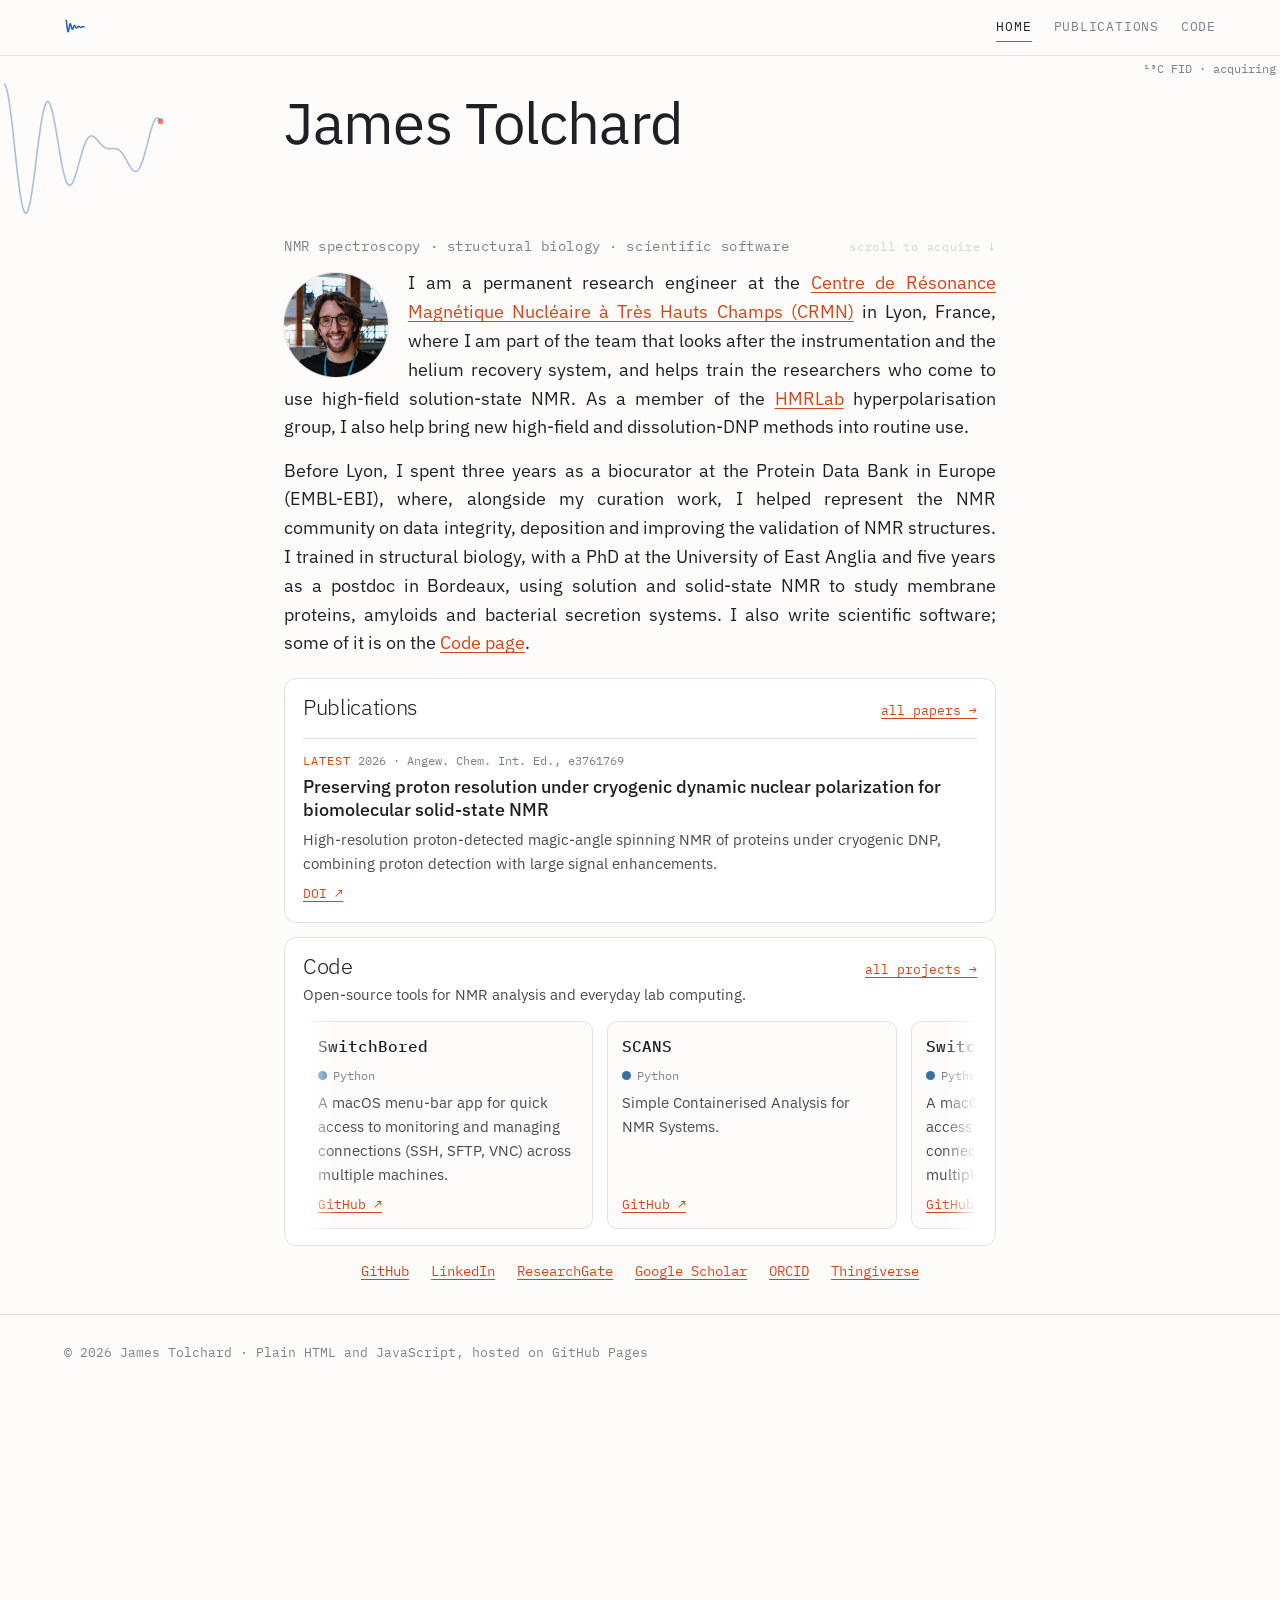
==== index.html @ 75c7b06b "First version of io site" ====
<!doctype html>
<html lang="en">
<head>
  <meta charset="utf-8">
  <meta name="viewport" content="width=device-width, initial-scale=1">
  <title>James Tolchard</title>
  <meta name="description" content="James Tolchard: NMR spectroscopy, structural biology and scientific software. Publications, code and projects.">
  <link rel="icon" href="assets/favicon.svg" type="image/svg+xml">
  <link rel="preconnect" href="https://fonts.googleapis.com">
  <link rel="preconnect" href="https://fonts.gstatic.com" crossorigin>
  <link rel="stylesheet" href="https://fonts.googleapis.com/css2?family=IBM+Plex+Mono:wght@400;500&family=IBM+Plex+Sans:wght@300;400;500&display=swap">
  <link rel="stylesheet" href="css/style.css">
</head>
<body class="page-home">
  <header class="nav">
    <div class="wrap-wide">
      <a class="brand" href="index.html"><img src="assets/favicon.svg" width="22" height="22" alt=""><span class="brand-name">James Tolchard</span></a>
      <nav class="nav-links" aria-label="Main">
        <a class="nav-home" href="index.html" aria-current="page">Home</a>
        <a href="publications.html">Publications</a>
        <a href="code.html">Code</a>
      </nav>
    </div>
  </header>

  <div class="hero-name">
    <div class="wrap">
      <h1>James Tolchard</h1>
    </div>
  </div>

  <main>
    <section class="hero" id="hero">
      <div class="hero-stage">
        <div class="hero-band">
          <canvas class="hero-signal" role="img" aria-label="An NMR signal that records as you scroll, then turns into its spectrum"></canvas>
        </div>
        <div class="wrap tagline-row">
          <p class="tagline"><span>NMR spectroscopy ·</span> <span>structural biology ·</span> <span>scientific software</span></p>
          <p class="scroll-hint" aria-hidden="true">scroll to acquire ↓</p>
        </div>
        <div class="wrap prose hero-intro" id="about">
          <!-- Your photo: replace assets/profile.jpg (square, face centred). -->
          <img class="about-photo" src="assets/profile.jpg" width="104" height="104" alt="James Tolchard">
          <p>
            I am a permanent research engineer at the
            <a href="https://www.crmn-lyon.fr/" target="_blank" rel="noopener">Centre de
            Résonance Magnétique Nucléaire à Très Hauts Champs (CRMN)</a> in Lyon, France, where I am part of the
            team that looks after the instrumentation and the helium recovery system, and helps
            train the researchers who come to use high-field solution-state NMR. As a member of
            the <a href="https://www.hmrlab.eu/" target="_blank" rel="noopener">HMRLab</a>
            hyperpolarisation group, I also help bring new high-field and dissolution-DNP
            methods into routine use.
          </p>
          <p>
            Before Lyon, I spent three years as a biocurator at the Protein Data Bank in
            Europe (EMBL-EBI), where, alongside my curation work, I helped represent the NMR
            community on data integrity, deposition and improving the validation of NMR structures.
            I trained in structural biology, with a PhD at the University of East Anglia and
            five years as a postdoc in Bordeaux, using solution and solid-state NMR to study
            membrane proteins, amyloids and bacterial secretion systems. I also write
            scientific software; some of it is on the <a href="code.html">Code page</a>.
          </p>
        </div>
        <div class="wrap hero-links">
          <!-- Publications shows your newest paper; Code rolls through data/code.js (js/latest.js). -->
          <section class="panel" aria-labelledby="panel-pubs">
            <header class="panel-head">
              <h3 id="panel-pubs"><a href="publications.html">Publications</a></h3>
              <a class="panel-all" href="publications.html">all papers →</a>
            </header>
            <div class="latest-paper" data-latest-paper></div>
          </section>
          <section class="panel" aria-labelledby="panel-code">
            <header class="panel-head">
              <h3 id="panel-code"><a href="code.html">Code</a></h3>
              <a class="panel-all" href="code.html">all projects →</a>
            </header>
            <p class="panel-sub">Open-source tools for NMR analysis and everyday lab computing.</p>
            <div class="marquee" data-projects aria-label="Coding projects"></div>
          </section>
          <ul class="elsewhere">
            <li><a href="https://github.com/jtolchard" rel="me noopener" target="_blank">GitHub</a></li>
            <li><a href="https://www.linkedin.com/in/jamestolchard/" rel="me noopener" target="_blank">LinkedIn</a></li>
            <li><a href="https://www.researchgate.net/profile/James-Tolchard" rel="me noopener" target="_blank">ResearchGate</a></li>
            <li><a href="https://scholar.google.com/citations?user=0Bq9WmoAAAAJ" rel="me noopener" target="_blank">Google Scholar</a></li>
            <li><a href="https://orcid.org/0000-0002-5779-4935" rel="me noopener" target="_blank">ORCID</a></li>
            <li><a href="https://www.thingiverse.com/jtolchard/designs" rel="me noopener" target="_blank">Thingiverse</a></li>
          </ul>
        </div>
        <!-- On Home the footer belongs to the held first screen, so it always sits
             right under the links, however tall the window. -->
        <footer class="foot">
          <div class="wrap-wide">© 2026 James Tolchard · Plain HTML and JavaScript, hosted on GitHub Pages</div>
        </footer>
      </div>
      <div class="hero-hold" aria-hidden="true"></div>
    </section>
  </main>


  <script src="js/nmr.js"></script>
  <script src="js/plot.js"></script>
  <script src="data/publications.js"></script>
  <script src="data/code.js"></script>
  <script src="data/spectra.js"></script>
  <script src="js/hero.js"></script>
  <script src="js/latest.js"></script>
</body>
</html>
---- css/style.css ----
/* ==========================================================================
   Site styles. Colours live in the variables below; change them here and
   every page (and every canvas plot) follows.
   ========================================================================== */

:root {
  --bg: #fdfcfa;
  --surface: #ffffff;
  --ink: #1d2126;
  --ink-soft: #464b53;
  --muted: #7b8089;
  --rule: #e6e2db;
  --grid: #f0eee9;
  --fid: #2563b8;      /* time domain: the FID */
  --spec: #d4461a;     /* frequency domain: the spectrum */
  --accent: #d4461a;   /* links */
  --sans: "IBM Plex Sans", system-ui, -apple-system, "Segoe UI", sans-serif;
  --mono: "IBM Plex Mono", ui-monospace, SFMono-Regular, Menlo, monospace;
  --nav-h: 56px;
  --gutter: 24px;
  color-scheme: light;
}

@media (prefers-color-scheme: dark) {
  :root {
    --bg: #111316;
    --surface: #171a1e;
    --ink: #e9e7e3;
    --ink-soft: #c2c0bc;
    --muted: #8d939b;
    --rule: #2a2f35;
    --grid: #1c2025;
    --fid: #6aa5ff;
    --spec: #ff8857;
    --accent: #ff8857;
    color-scheme: dark;
  }
}

*, *::before, *::after { box-sizing: border-box; }

html { -webkit-text-size-adjust: 100%; }

body {
  margin: 0;
  background: var(--bg);
  color: var(--ink);
  font-family: var(--sans);
  font-size: 18px;
  line-height: 1.6;
  -webkit-font-smoothing: antialiased;
}

img, video, canvas, iframe { display: block; max-width: 100%; }

a { color: var(--accent); text-underline-offset: 3px; text-decoration-thickness: 1px; }
a:hover { text-decoration-thickness: 2px; }

h1, h2, h3 { font-weight: 300; line-height: 1.1; letter-spacing: -0.015em; margin: 0; }

code, .mono { font-family: var(--mono); }

.wrap { max-width: 760px; margin: 0 auto; padding: 0 var(--gutter); }
.wrap-wide { max-width: 1200px; margin: 0 auto; padding: 0 var(--gutter); }

/* ---------- Navigation ---------- */

.nav {
  position: sticky; top: 0; z-index: 20;
  height: var(--nav-h);
  background: var(--bg);
  background: color-mix(in srgb, var(--bg) 88%, transparent);
  backdrop-filter: saturate(1.4) blur(10px);
  -webkit-backdrop-filter: saturate(1.4) blur(10px);
  border-bottom: 1px solid var(--rule);
}
.nav .wrap-wide { height: 100%; display: flex; align-items: center; justify-content: space-between; gap: 16px; }
.brand { display: flex; align-items: center; gap: 10px; color: var(--ink); text-decoration: none; font-weight: 500; white-space: nowrap; }
.brand svg { flex: none; }
.nav-links { display: flex; gap: 22px; font-family: var(--mono); font-size: 13px; letter-spacing: 0.06em; text-transform: uppercase; }
.nav-links a { color: var(--muted); text-decoration: none; padding: 4px 0; border-bottom: 1.5px solid transparent; }
.nav-links a:hover { color: var(--ink); }
.nav-links a[aria-current="page"] { color: var(--ink); border-bottom-color: var(--accent); }

/* ---------- Page headers ---------- */

/* Each page's title matches your name on Home: the same size, the same
   height below the menu bar (--title-size and --title-top, under Home). */
.page-head { padding-top: var(--title-top); padding-bottom: 32px; }
.page-head h1 { font-size: var(--title-size); font-weight: 400; }
.page-head .lede { font-size: 1.2rem; color: var(--ink-soft); max-width: 640px; margin: 20px 0 0; }

/* ---------- Home ---------- */

/* The hero (see js/hero.js). Your name sits at the top and stays there:
   when the page scrolls on it shrinks up into the menu bar. A slim strip of
   signal runs behind the name, centred on it; below come the subtitle, the
   intro and the ways into the site. The first screen holds still for a
   stretch of scrolling while the signal plays, then a little longer on the
   finished spectrum (REST in js/hero.js: the last fifth of the hold).
   --band-h: the strip's height. --hold: how long the first screen holds. */
:root {
  --band-h: clamp(120px, 21vh, 200px);
  --name-gap: clamp(20px, 3.5vh, 36px); /* space between the menu bar and your name */
  --signal-alpha: 0.4; /* 1 = solid signal line, lower = fainter behind your name */
  --hold: 100vh;
  --title-size: clamp(2.2rem, 5.4vw, 3.6rem); /* your name, and the other pages' titles */
  /* your name sits in the upper third of the strip, with just enough room above */
  --title-top: max(var(--name-gap), calc(var(--band-h) * 0.33 - var(--title-size) * 0.55 + 4px));
  --name-h: 150px; /* measured by js/hero.js */
}

.hero-name {
  padding-top: var(--title-top);
  pointer-events: none;
}
.hero-name a { pointer-events: auto; }
.hero-name h1 { font-size: var(--title-size); line-height: 1.1; font-weight: 400; width: fit-content; transform-origin: 0 0; }

/* the strip is pulled up behind your name, so the name sits in its upper third */
/* the strip's last 22px (where the axis used to sit) is trimmed: the axis now sits inside it */
.hero-band { height: calc(var(--band-h) - 22px); margin-top: calc(var(--title-size) * -0.55 - var(--band-h) * 0.33); }
.hero .tagline { font-family: var(--mono); color: var(--muted); font-size: 14px; letter-spacing: 0.04em; margin: 8px 0 0; }
.hero-signal.is-hoverable { pointer-events: auto; cursor: crosshair; }
.hero .tagline span { white-space: nowrap; } /* lines break between items, not inside them */
.hero-signal { display: block; width: 100%; max-width: none; height: 100%; pointer-events: none; }

.hero-stage { display: flex; flex-direction: column; }
.hero-stage > .wrap { width: 100%; }
.hero-intro { padding-top: 12px; }
.hero .hero-intro p + p { margin-top: 0.8em; }
.hero .hero-intro p { margin: 0; text-align: justify; hyphens: auto; -webkit-hyphens: auto; text-wrap: pretty; }
.hero-intro::after { content: ""; display: block; clear: both; }
/* your photo sits in the About text, which wraps around it */
.about-photo {
  float: left;
  width: 104px; height: 104px; margin: 4px 20px 6px 0;
  border-radius: 50%; object-fit: cover;
  box-shadow: 0 0 0 1px var(--rule);
}
.hero-links { margin-top: 20px; }
/* Home panels: Publications (your newest paper) and Code (a strip of
   project cards that scrolls on its own). See js/latest.js. */
.panel { border: 1px solid var(--rule); border-radius: 12px; background: var(--surface); padding: 16px 18px 16px; margin: 0 0 14px; }
.panel-head { display: flex; align-items: baseline; justify-content: space-between; gap: 12px; }
.panel-head h3 { font-size: 1.4rem; margin: 0 0 4px; }
.panel-head h3 a { color: inherit; text-decoration: none; }
.panel-head h3 a:hover { color: var(--accent); }
.panel-all { font-family: var(--mono); font-size: 13px; white-space: nowrap; }
.panel-sub { margin: 0; color: var(--ink-soft); font-size: 15px; }

.latest-paper { margin-top: 14px; padding-top: 12px; border-top: 1px solid var(--rule); }
.latest-paper:empty { display: none; }
.latest-meta { font-family: var(--mono); font-size: 12px; color: var(--muted); margin: 0 0 6px; }
.latest-tag { color: var(--accent); text-transform: uppercase; letter-spacing: 0.08em; }
.latest-paper h4 { font-size: 1.1rem; font-weight: 500; line-height: 1.3; margin: 0; }
.latest-paper h4 a { color: var(--ink); text-decoration: none; }
.latest-paper h4 a:hover { color: var(--accent); }
.panel .latest-text { font-size: 15px; color: var(--ink-soft); margin: 6px 0 0; }
.latest-link { display: inline-block; font-family: var(--mono); font-size: 13px; margin-top: 8px; }

.marquee {
  margin-top: 14px; overflow: hidden;
  -webkit-mask-image: linear-gradient(90deg, transparent, #000 5%, #000 95%, transparent);
          mask-image: linear-gradient(90deg, transparent, #000 5%, #000 95%, transparent);
}
.marquee-track { display: flex; gap: 14px; width: max-content; animation: marquee linear infinite; }
.marquee:hover .marquee-track, .marquee:focus-within .marquee-track { animation-play-state: paused; }
.marquee-set { display: flex; gap: 14px; }
@keyframes marquee { to { transform: translateX(calc(-1 * var(--set-w, 50%))); } }
.project-card {
  width: 290px; flex: none; display: flex; flex-direction: column; gap: 6px;
  border: 1px solid var(--rule); border-radius: 10px; padding: 12px 14px; background: var(--bg);
}
.project-card h4 { font-family: var(--mono); font-size: 1rem; font-weight: 500; margin: 0; }
.project-meta { font-family: var(--mono); font-size: 12px; color: var(--muted); margin: 0; }
.panel .project-text { font-size: 15px; color: var(--ink-soft); margin: 0; }
.project-link { font-family: var(--mono); font-size: 13px; margin-top: auto; padding-top: 2px; }
/* reduced motion: no drifting, just a row you can scroll sideways */
@media (prefers-reduced-motion: reduce) {
  .marquee { overflow-x: auto; -webkit-mask-image: none; mask-image: none; }
}

.tagline-row { display: flex; flex-wrap: wrap; align-items: baseline; justify-content: space-between; gap: 4px 16px; }
.hero-links .elsewhere { margin: 0; padding-bottom: 32px; justify-content: center; }
.scroll-hint { font-family: var(--mono); font-size: 12px; letter-spacing: 0.06em; color: var(--muted); margin: 0; }

/* With JavaScript: the name stays under the menu bar (and rises into it), and
   the rest of the first screen holds still for a while. */
.hero-js .hero-name { position: sticky; top: var(--nav-h); z-index: 25; }
.hero-js .hero-stage { position: sticky; top: calc(var(--nav-h) + var(--name-h)); }
/* the hold: while this spacer scrolls past, the first screen stays put and
   the next section rises to meet it */
.hero-hold { display: none; }
.hero-js .hero-hold { display: block; height: var(--hold); }
/* On Home the name in the menu bar is the hero's own title, once it arrives. */
.page-home .brand-name { visibility: hidden; }


/* Screens too short to show the whole first screen: don't hold it. */
@media (max-height: 640px) {
  .hero-js .hero-stage { position: relative; top: 0; }
  .hero-js .hero-hold, .scroll-hint { display: none; }
}


.prose p { margin: 0 0 1.1em; }
.prose h2 { font-size: 2.2rem; margin: 2.2em 0 0.6em; }

.elsewhere { display: flex; flex-wrap: wrap; gap: 10px 22px; font-family: var(--mono); font-size: 14px; padding: 0; margin: 0 0 56px; list-style: none; }

/* ---------- Publications ---------- */

.pubs { max-width: 1040px; }
/* the subtitle spans the map and panel, so it sits on one line on laptops,
   with the same space below it as above (20px, with the map's own margin) */
.pubs .page-head { padding-bottom: 12px; }
.pubs .page-head .lede { max-width: none; }
.pub-explorer { margin: 4px 0 56px; scroll-margin-top: calc(var(--nav-h) + 16px); }

.pub-detail {
  display: grid; grid-template-columns: minmax(0, 0.9fr) minmax(0, 1.1fr); gap: 24px;
  margin-top: 18px; padding: 18px; border: 1px solid var(--rule); border-radius: 12px; background: var(--surface);
}
.pub-detail-media { margin: 0; position: relative; aspect-ratio: 4 / 3; border-radius: 10px; overflow: hidden; border: 1px solid var(--rule); background: var(--bg); }
.pub-detail-media > * { width: 100%; height: 100%; display: block; object-fit: cover; border: 0; }
.pub-detail-media > canvas[hidden] { display: none; }
.pub-detail-body { display: flex; flex-direction: column; min-width: 0; }
.pub-meta { font-family: var(--mono); font-size: 13px; letter-spacing: 0.04em; color: var(--muted); display: flex; flex-wrap: wrap; gap: 4px 14px; margin: 0 0 10px; }
.pub-year { color: var(--fid); font-weight: 500; }
.pub-theme { color: var(--accent); }
.pub-detail-title { font-size: clamp(1.35rem, 2.2vw, 1.75rem); line-height: 1.2; margin: 0; }
.pub-detail-title a { color: inherit; text-decoration: none; }
.pub-detail-title a:hover { color: var(--accent); }
.pub-sub { color: var(--ink-soft); margin: 10px 0 0; }
.pub-sub:empty { display: none; }
.pub-authors { color: var(--muted); font-size: 15px; margin: 10px 0 0; }
.pub-authors strong { color: var(--ink-soft); font-weight: 500; }
.pub-links { display: flex; flex-wrap: wrap; gap: 6px 18px; font-family: var(--mono); font-size: 14px; margin: 12px 0 0; }
.pub-detail-nav { display: flex; align-items: center; gap: 12px; margin-top: auto; padding-top: 16px; font-family: var(--mono); font-size: 13px; color: var(--muted); }
.step-btn { width: 32px; height: 32px; border-radius: 999px; border: 1px solid var(--rule); background: var(--bg); color: var(--ink-soft); font-family: var(--mono); cursor: pointer; }
.step-btn:hover:not(:disabled) { border-color: var(--accent); color: var(--accent); }
.step-btn:disabled { opacity: 0.35; cursor: default; }

/* the full list, CV style */
.pub-all { border-top: 1px solid var(--rule); padding-top: 32px; margin-bottom: 64px; scroll-margin-top: calc(var(--nav-h) + 16px); }
.pub-all-head { display: flex; align-items: baseline; justify-content: space-between; gap: 12px; }
.pub-all h2 { font-size: 2rem; }
.pub-all-note { font-family: var(--mono); font-size: 13px; color: var(--muted); }
.cv-year { font-family: var(--mono); font-size: 13px; font-weight: 500; letter-spacing: 0.08em; color: var(--fid); margin: 26px 0 6px; }
.cv-list { list-style: none; margin: 0; padding: 0; }
.cv-item { display: grid; grid-template-columns: 2.4em minmax(0, 1fr); gap: 0 12px; padding: 9px 6px; border-top: 1px solid var(--grid); border-radius: 6px; font-size: 15px; line-height: 1.5; color: var(--ink-soft); }
.cv-num { font-family: var(--mono); font-size: 12px; color: var(--muted); text-align: right; padding-top: 3px; }
.cv-item strong { color: var(--ink); font-weight: 600; }
.cv-title { color: var(--ink); text-decoration: none; font-weight: 500; }
.cv-title:hover { color: var(--accent); text-decoration: underline; }
.cv-doi { font-family: var(--mono); font-size: 12.5px; overflow-wrap: anywhere; }
.cv-item.is-current { background: color-mix(in srgb, var(--accent) 7%, transparent); }
.pub-all-more { color: var(--muted); font-size: 15px; margin: 24px 0 0; }

@media (max-width: 760px) {
  .pub-detail { grid-template-columns: minmax(0, 1fr); gap: 16px; padding: 14px; }
}

/* ---------- Publication map (js/pubmap.js) ---------- */

.map-wrap { position: relative; margin: 8px 0 0; }
.map-wrap canvas { width: 100%; height: 270px; display: block; outline-offset: 4px; }
/* theme buttons beside the map (inside it on narrow screens) */
.map-labels { position: absolute; inset: 0; pointer-events: none; }
.map-label {
  position: absolute; transform: translateY(-50%); pointer-events: auto;
  font-family: var(--mono); font-size: 12px; color: var(--ink-soft); white-space: nowrap;
  background: none; border: 1px solid transparent; border-radius: 999px; padding: 2px 8px; cursor: pointer;
}
.map-label:hover { color: var(--accent); border-color: var(--rule); }
.map-label[aria-pressed="true"] { color: var(--bg); background: var(--ink); border-color: var(--ink); }
.map-label.is-all { color: var(--muted); }
.map-label.is-all[aria-pressed="true"] { color: var(--muted); background: none; border-color: var(--rule); }
.map-labels.is-narrow .map-label { transform: none; font-size: 11px; padding: 1px 6px; }
/* the hover card on the map: a label only, so clicks always reach the peaks */
.map-tip {
  position: absolute; z-index: 5; max-width: 340px; pointer-events: none;
  background: var(--surface); border: 1px solid var(--rule); border-radius: 8px;
  box-shadow: 0 8px 24px rgb(0 0 0 / 0.10); padding: 8px 12px;
}
.map-tip-head { font-family: var(--mono); font-size: 12px; color: var(--muted); margin: 0 0 4px; }
.map-tip-title { margin: 0; font-size: 14px; line-height: 1.35; color: var(--ink); }
@media (max-width: 640px) { .map-wrap canvas { height: 280px; } }

/* ---------- Code ---------- */

.terminal { font-family: var(--mono); font-size: 15px; color: var(--ink-soft); margin: 26px 0 0; min-height: 1.6em; }
.terminal .prompt { color: var(--accent); }
.terminal .cursor { display: inline-block; width: 0.6em; height: 1.1em; background: var(--ink-soft); vertical-align: -0.18em; margin-left: 2px; animation: blink 1.1s steps(1) infinite; }
@keyframes blink { 50% { opacity: 0; } }

.repo-list { list-style: none; margin: 8px 0 64px; padding: 0; }
.repo { display: grid; grid-template-columns: 132px minmax(0, 1fr); gap: 22px; padding: 30px 0; border-top: 1px solid var(--rule); }
.repo-glyph { width: 132px; height: 52px; margin-top: 6px; }
.repo-name { font-family: var(--mono); font-size: 1.15rem; font-weight: 500; }
.repo-name a { text-decoration: none; }
.repo-meta { font-family: var(--mono); font-size: 13px; color: var(--muted); display: flex; flex-wrap: wrap; gap: 4px 16px; margin: 6px 0 10px; }
.repo-live:empty { display: none; }
.lang-dot { display: inline-block; width: 9px; height: 9px; border-radius: 50%; margin-right: 6px; vertical-align: 0; }
.repo-summary { margin: 0; }
.repo-context { color: var(--ink-soft); font-size: 16px; margin: 10px 0 0; }
.repo-tags { display: flex; flex-wrap: wrap; gap: 6px; margin: 12px 0 0; padding: 0; list-style: none; }
.repo-tags li { font-family: var(--mono); font-size: 12px; color: var(--ink-soft); border: 1px solid var(--rule); border-radius: 999px; padding: 2px 10px; }

/* ---------- Footer ---------- */

.foot { border-top: 1px solid var(--rule); padding: 28px 0 40px; font-family: var(--mono); font-size: 13px; color: var(--muted); }

/* ---------- Small screens ---------- */


@media (max-width: 640px) {
  :root { --gutter: 16px; }
  body { font-size: 17px; }
  .nav-links { gap: 14px; font-size: 12px; letter-spacing: 0.03em; }
  /* phones: the logo is the way home */
  .nav-home { display: none; }
  .brand .brand-name { display: none; }
  .repo { grid-template-columns: minmax(0, 1fr); gap: 6px; }
  .repo-glyph { width: 110px; height: 40px; }
  .page-head { padding-bottom: 24px; }
  :root { --band-h: clamp(110px, 18vh, 160px); }
  .hero .tagline { font-size: 13px; letter-spacing: 0.02em; }
  .about-photo { width: 76px; height: 76px; margin: 3px 14px 4px 0; }
  /* narrow lines beside the photo justify badly: keep hyphenation, drop justify */
  .hero .hero-intro p { text-align: left; }
  .project-card { width: 240px; }
}

@media (prefers-reduced-motion: reduce) {
  *, *::before, *::after { transition: none !important; animation: none !important; }
}
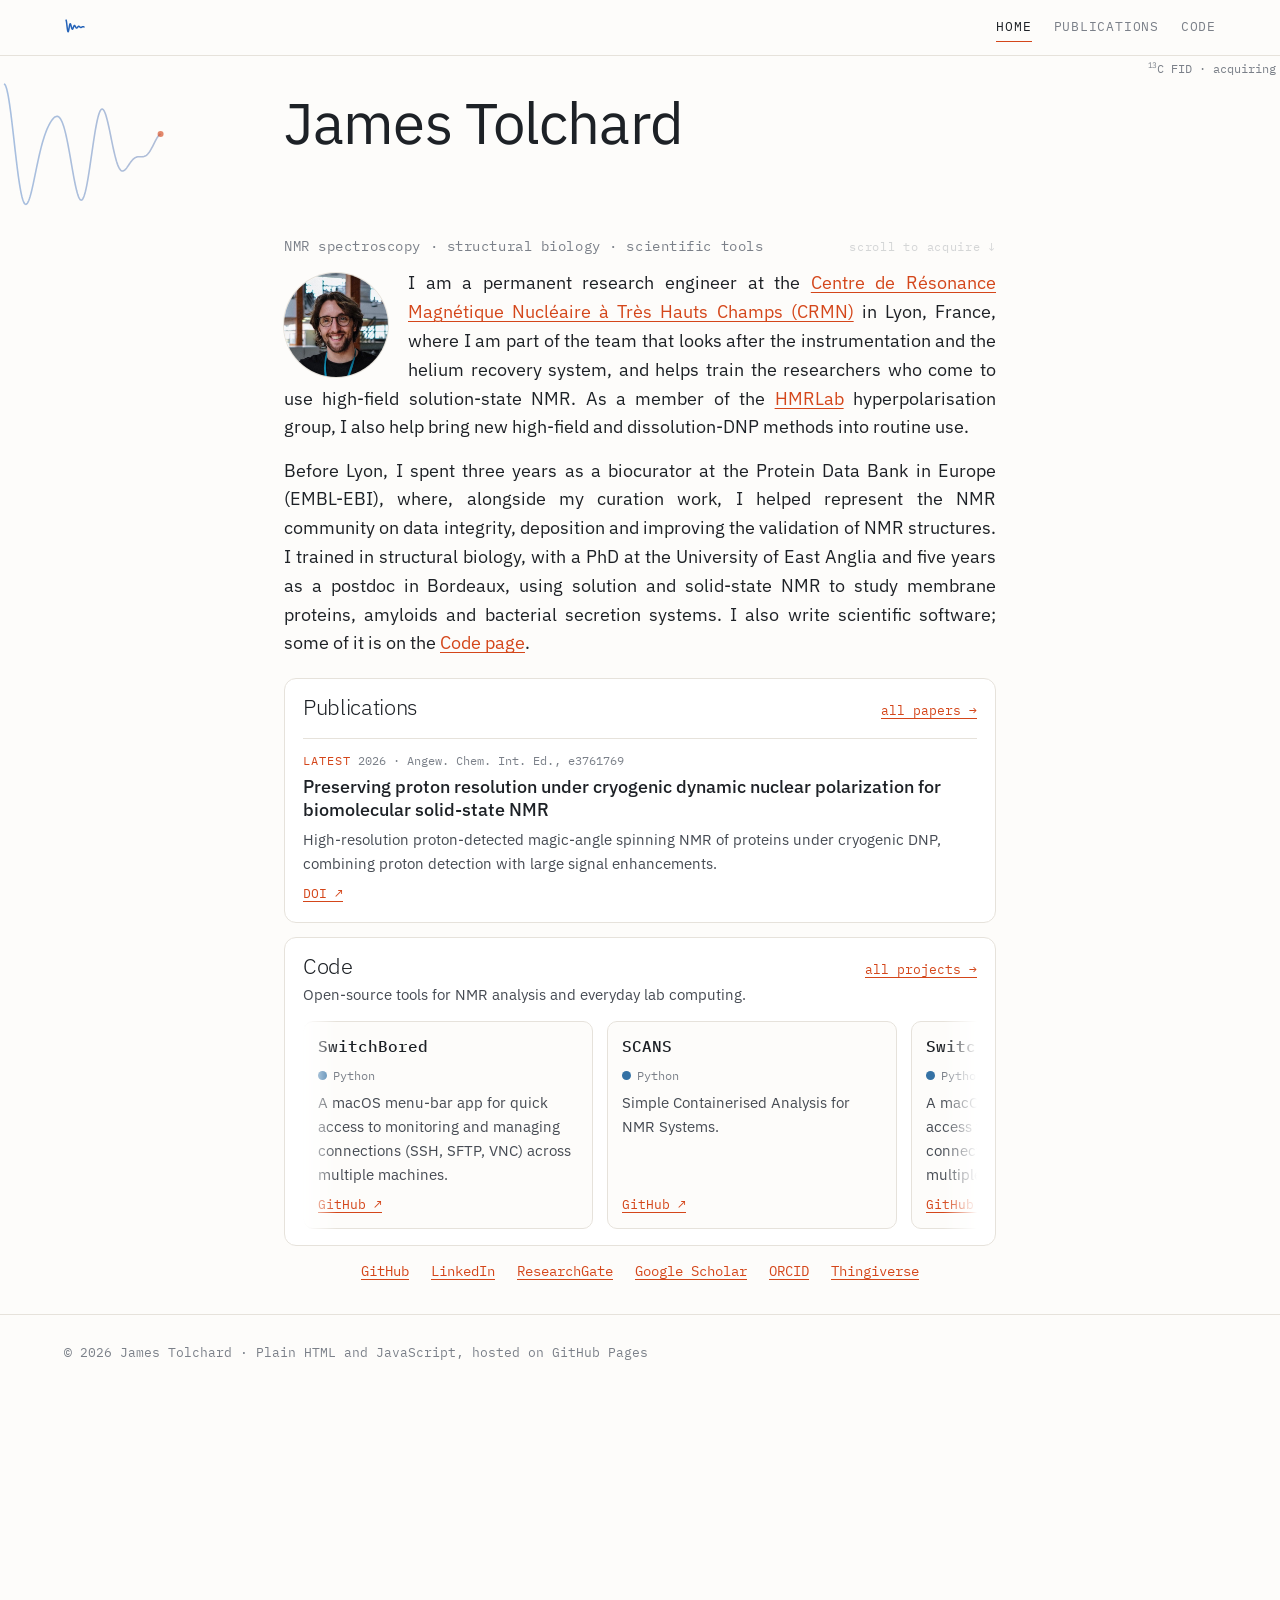
==== commit b1b3d310: "Change the home subtitle to scientific tools" ====
--- a/index.html
+++ b/index.html
@@ -36,7 +36,7 @@
           <canvas class="hero-signal" role="img" aria-label="An NMR signal that records as you scroll, then turns into its spectrum"></canvas>
         </div>
         <div class="wrap tagline-row">
-          <p class="tagline"><span>NMR spectroscopy ·</span> <span>structural biology ·</span> <span>scientific software</span></p>
+          <p class="tagline"><span>NMR spectroscopy ·</span> <span>structural biology ·</span> <span>scientific tools</span></p>
           <p class="scroll-hint" aria-hidden="true">scroll to acquire ↓</p>
         </div>
         <div class="wrap prose hero-intro" id="about">
--- a/css/style.css
+++ b/css/style.css
@@ -13,6 +13,8 @@
   --grid: #f0eee9;
   --fid: #2563b8;      /* time domain: the FID */
   --spec: #d4461a;     /* frequency domain: the spectrum */
+  --green: #7cb594;    /* extra colours, for one object that needs its own: e.g. a battery */
+  --red: #b8233f;      /* … or RF pulses */
   --accent: #d4461a;   /* links */
   --sans: "IBM Plex Sans", system-ui, -apple-system, "Segoe UI", sans-serif;
   --mono: "IBM Plex Mono", ui-monospace, SFMono-Regular, Menlo, monospace;
@@ -32,6 +34,8 @@
     --grid: #1c2025;
     --fid: #6aa5ff;
     --spec: #ff8857;
+    --green: #5d9c79;
+    --red: #ff6b7f;
     --accent: #ff8857;
     color-scheme: dark;
   }
@@ -242,6 +246,47 @@
 .step-btn:hover:not(:disabled) { border-color: var(--accent); color: var(--accent); }
 .step-btn:disabled { opacity: 0.35; cursor: default; }
 
+/* the enlarge button on an animated figure, and the enlarged view (js/publications.js) */
+.pub-detail-media > canvas { cursor: zoom-in; }
+.pub-detail-media > .fig-expand {
+  position: absolute; top: 8px; right: 8px; z-index: 1; width: 32px; height: 32px;
+  display: grid; place-items: center; padding: 0; cursor: pointer;
+  border: 1px solid var(--rule); border-radius: 999px; background: var(--surface); color: var(--ink-soft);
+  opacity: 0; transition: opacity 0.2s;
+}
+.pub-detail-media:hover > .fig-expand, .pub-detail-media > .fig-expand:focus-visible { opacity: 1; }
+.pub-detail-media > .fig-expand:hover { border-color: var(--accent); color: var(--accent); }
+.pub-detail-media > .fig-expand[hidden] { display: none; }
+
+.fig-dialog {
+  width: min(1080px, calc(100vw - 2 * var(--gutter))); max-width: none;
+  max-height: calc(100vh - 2 * var(--gutter)); max-height: calc(100dvh - 2 * var(--gutter));
+  padding: 20px; border: 1px solid var(--rule); border-radius: 14px;
+  background: var(--surface); color: var(--ink); overflow: auto;
+}
+.fig-dialog::backdrop { background: color-mix(in srgb, var(--bg) 85%, transparent); }
+.fig-dialog-inner { display: grid; grid-template-columns: minmax(0, 660px) minmax(240px, 1fr); gap: 24px; align-items: start; }
+.fig-dialog-media {
+  margin: 0; width: 100%; aspect-ratio: 4 / 3; border-radius: 10px; overflow: hidden;
+  border: 1px solid var(--rule); background: var(--bg);
+  max-width: calc((100vh - 2 * var(--gutter) - 86px) * 4 / 3);   /* fits short screens too, with the scrubber */
+}
+.fig-dialog-left { min-width: 0; }
+/* play/pause and the scrubber, styled like the animation preview's */
+.fig-dialog-bar { display: flex; align-items: center; gap: 12px; margin-top: 12px; font-family: var(--mono); font-size: 13px; }
+.fig-dialog-bar[hidden], .fig-dialog-bar > [hidden] { display: none; }
+.fig-dialog-bar button { font: inherit; min-width: 7ch; color: var(--ink); background: var(--surface); border: 1px solid var(--rule); border-radius: 6px; padding: 4px 10px; cursor: pointer; }
+.fig-dialog-bar button:hover { border-color: var(--accent); color: var(--accent); }
+.fig-dialog-bar input[type="range"] { flex: 1; min-width: 0; margin: 0; accent-color: var(--accent); cursor: pointer; }
+.fig-dialog-media canvas { width: 100%; height: 100%; }
+.fig-dialog-body { min-width: 0; padding-right: 36px; }
+.fig-dialog-close { position: absolute; top: 12px; right: 12px; font-size: 18px; line-height: 1; }
+@media (max-width: 980px) {
+  .fig-dialog { padding: 54px 14px 16px; }
+  .fig-dialog-inner { grid-template-columns: minmax(0, 1fr); gap: 16px; }
+  .fig-dialog-body { padding-right: 0; }
+}
+
 /* the full list, CV style */
 .pub-all { border-top: 1px solid var(--rule); padding-top: 32px; margin-bottom: 64px; scroll-margin-top: calc(var(--nav-h) + 16px); }
 .pub-all-head { display: flex; align-items: baseline; justify-content: space-between; gap: 12px; }
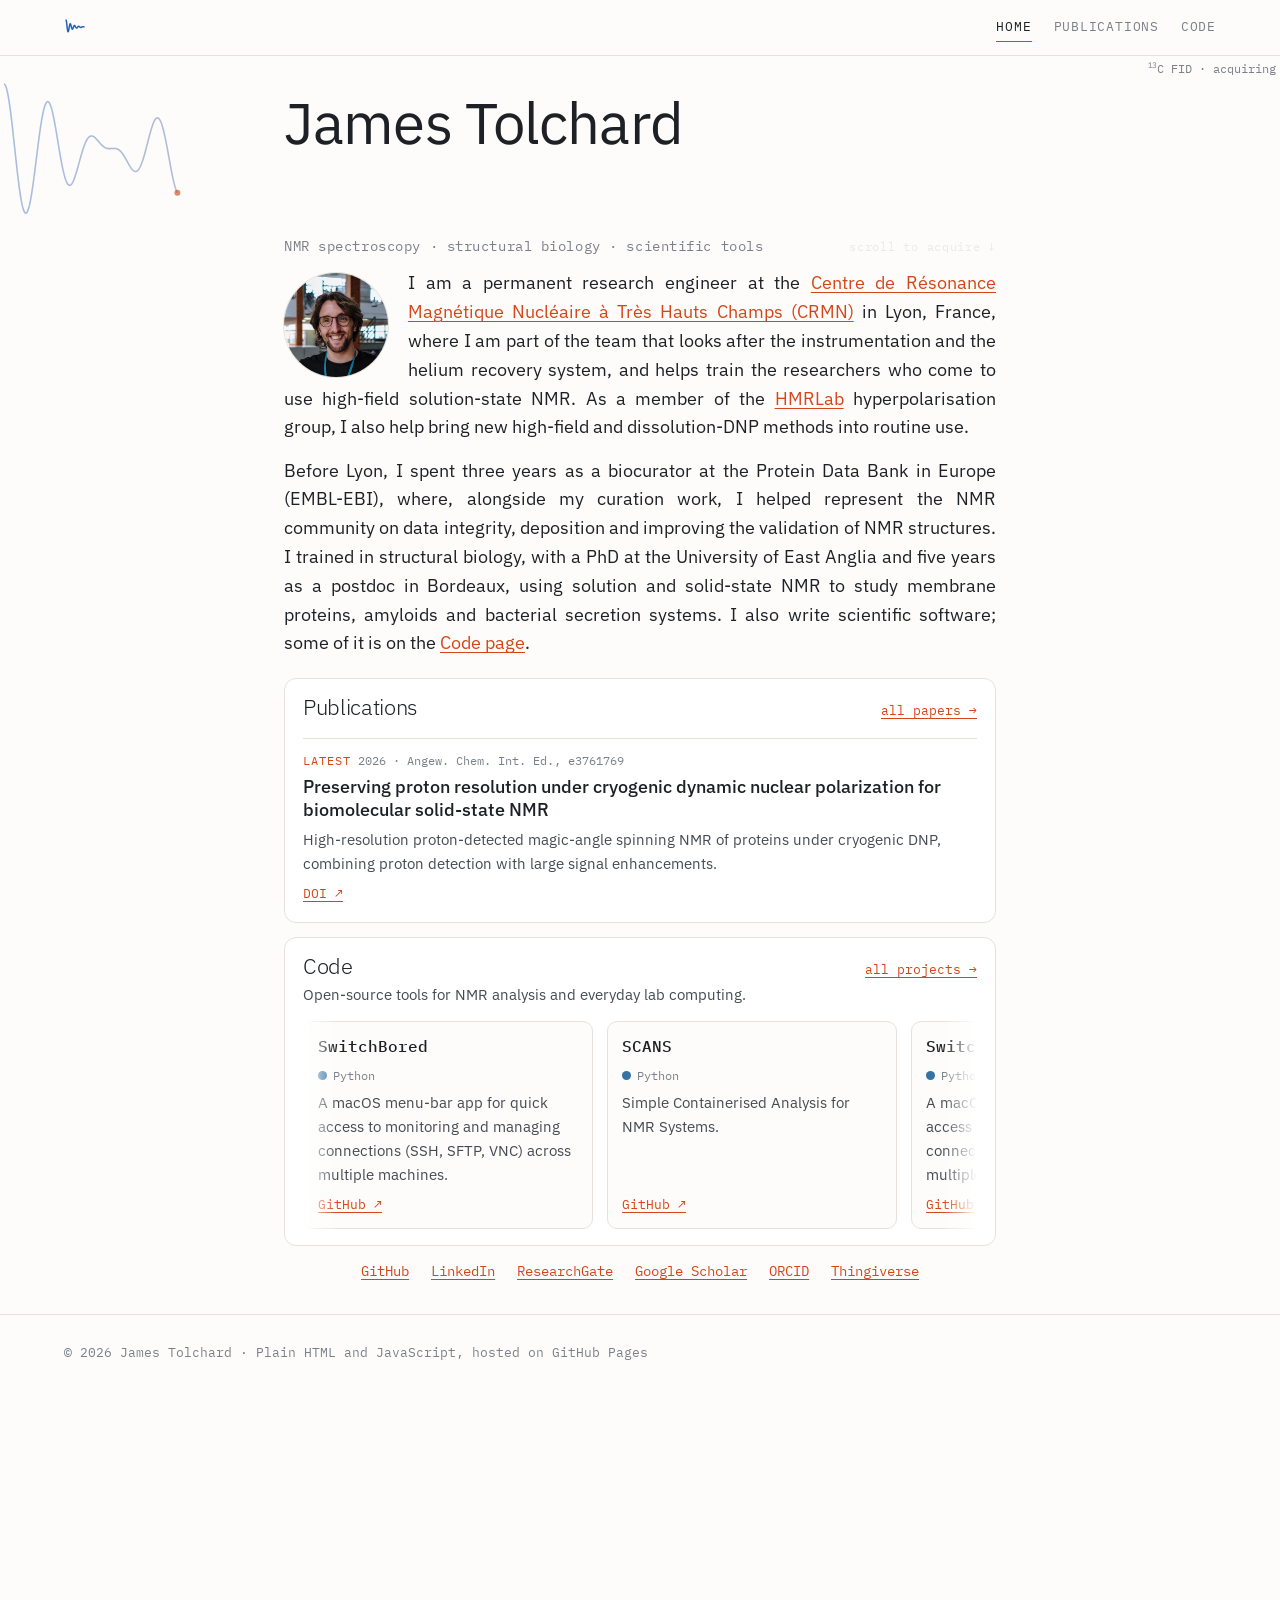
==== commit 9fcf985f: "Improve site analytics, home screen icon, and animation controls" ====
--- a/index.html
+++ b/index.html
@@ -6,10 +6,13 @@
   <title>James Tolchard</title>
   <meta name="description" content="James Tolchard: NMR spectroscopy, structural biology and scientific software. Publications, code and projects.">
   <link rel="icon" href="assets/favicon.svg" type="image/svg+xml">
+  <link rel="apple-touch-icon" sizes="180x180" href="apple-touch-icon.png">
   <link rel="preconnect" href="https://fonts.googleapis.com">
   <link rel="preconnect" href="https://fonts.gstatic.com" crossorigin>
   <link rel="stylesheet" href="https://fonts.googleapis.com/css2?family=IBM+Plex+Mono:wght@400;500&family=IBM+Plex+Sans:wght@300;400;500&display=swap">
   <link rel="stylesheet" href="css/style.css">
+  <script data-goatcounter="https://jtolchard.goatcounter.com/count"
+          async src="//gc.zgo.at/count.js"></script>
 </head>
 <body class="page-home">
   <header class="nav">
--- a/css/style.css
+++ b/css/style.css
@@ -224,9 +224,9 @@
 
 .pub-detail {
   display: grid; grid-template-columns: minmax(0, 0.9fr) minmax(0, 1.1fr); gap: 24px;
-  margin-top: 18px; padding: 18px; border: 1px solid var(--rule); border-radius: 12px; background: var(--surface);
-}
-.pub-detail-media { margin: 0; position: relative; aspect-ratio: 4 / 3; border-radius: 10px; overflow: hidden; border: 1px solid var(--rule); background: var(--bg); }
+  position: relative; margin: 18px 0 0; padding: 18px; border: 1px solid var(--rule); border-radius: 12px; background: var(--surface);
+}
+.pub-detail-media { align-self: start; margin: 0; position: relative; aspect-ratio: 4 / 3; border-radius: 10px; overflow: hidden; border: 1px solid var(--rule); background: var(--bg); }
 .pub-detail-media > * { width: 100%; height: 100%; display: block; object-fit: cover; border: 0; }
 .pub-detail-media > canvas[hidden] { display: none; }
 .pub-detail-body { display: flex; flex-direction: column; min-width: 0; }
@@ -241,8 +241,23 @@
 .pub-authors { color: var(--muted); font-size: 15px; margin: 10px 0 0; }
 .pub-authors strong { color: var(--ink-soft); font-weight: 500; }
 .pub-links { display: flex; flex-wrap: wrap; gap: 6px 18px; font-family: var(--mono); font-size: 14px; margin: 12px 0 0; }
-.pub-detail-nav { display: flex; align-items: center; gap: 12px; margin-top: auto; padding-top: 16px; font-family: var(--mono); font-size: 13px; color: var(--muted); }
+.pub-detail-nav { display: contents; font-family: var(--mono); font-size: 13px; color: var(--muted); }
+.pub-detail-nav > .step-btn { position: absolute; top: var(--pub-arrow-y, 150px); transform: translateY(-50%); }
+.pub-detail-nav > [data-step="-1"] { left: -22px; }
+.pub-detail-nav > [data-step="1"] { right: -22px; }
+.pub-detail-count { grid-column: 1 / -1; grid-row: 2; text-align: center; }
 .step-btn { width: 32px; height: 32px; border-radius: 999px; border: 1px solid var(--rule); background: var(--bg); color: var(--ink-soft); font-family: var(--mono); cursor: pointer; }
+.pub-detail-nav > .step-btn, .fig-dialog-step { display: flex; align-items: center; justify-content: center; width: 44px; height: 44px; font-size: 0; line-height: 1; padding: 0; z-index: 2; }
+.pub-detail-nav > .step-btn, .fig-dialog-step {
+  background: color-mix(in srgb, var(--fid) 12%, var(--surface));
+  border-color: color-mix(in srgb, var(--fid) 30%, var(--rule));
+}
+/* A centred icon avoids the font's asymmetric arrow bearings and baseline. */
+.pub-detail-nav > .step-btn::before, .fig-dialog-step::before {
+  content: ''; width: 24px; height: 24px; background: currentColor;
+  mask: url("data:image/svg+xml,%3Csvg xmlns='http://www.w3.org/2000/svg' viewBox='0 0 24 24'%3E%3Cpath d='M4 12h16m-6-6 6 6-6 6' fill='none' stroke='black' stroke-width='1.8' stroke-linecap='round' stroke-linejoin='round'/%3E%3C/svg%3E") center / contain no-repeat;
+}
+.pub-detail-nav > [data-step="-1"]::before, .fig-dialog-step.is-newer::before { transform: rotate(180deg); }
 .step-btn:hover:not(:disabled) { border-color: var(--accent); color: var(--accent); }
 .step-btn:disabled { opacity: 0.35; cursor: default; }
 
@@ -259,13 +274,13 @@
 .pub-detail-media > .fig-expand[hidden] { display: none; }
 
 .fig-dialog {
-  width: min(1080px, calc(100vw - 2 * var(--gutter))); max-width: none;
+  width: min(1200px, calc(100% - 2 * max(var(--gutter), 24px))); max-width: none;
   max-height: calc(100vh - 2 * var(--gutter)); max-height: calc(100dvh - 2 * var(--gutter));
   padding: 20px; border: 1px solid var(--rule); border-radius: 14px;
-  background: var(--surface); color: var(--ink); overflow: auto;
+  background: var(--surface); color: var(--ink); overflow: visible;
 }
 .fig-dialog::backdrop { background: color-mix(in srgb, var(--bg) 85%, transparent); }
-.fig-dialog-inner { display: grid; grid-template-columns: minmax(0, 660px) minmax(240px, 1fr); gap: 24px; align-items: start; }
+.fig-dialog-inner { max-height: calc(100dvh - 2 * var(--gutter) - 44px); overflow-y: auto; margin-inline: 0; display: grid; grid-template-columns: minmax(0, 3fr) minmax(0, 2fr); gap: 24px; align-items: start; }
 .fig-dialog-media {
   margin: 0; width: 100%; aspect-ratio: 4 / 3; border-radius: 10px; overflow: hidden;
   border: 1px solid var(--rule); background: var(--bg);
@@ -279,11 +294,14 @@
 .fig-dialog-bar button:hover { border-color: var(--accent); color: var(--accent); }
 .fig-dialog-bar input[type="range"] { flex: 1; min-width: 0; margin: 0; accent-color: var(--accent); cursor: pointer; }
 .fig-dialog-media canvas { width: 100%; height: 100%; }
-.fig-dialog-body { min-width: 0; padding-right: 36px; }
+.fig-dialog-body { min-width: 0; }
+.fig-dialog-step { position: absolute; top: var(--fig-arrow-y, 180px); transform: translateY(-50%); z-index: 1; }
+.fig-dialog-step.is-newer { left: -22px; }
+.fig-dialog-step.is-older { right: -22px; }
 .fig-dialog-close { position: absolute; top: 12px; right: 12px; font-size: 18px; line-height: 1; }
 @media (max-width: 980px) {
   .fig-dialog { padding: 54px 14px 16px; }
-  .fig-dialog-inner { grid-template-columns: minmax(0, 1fr); gap: 16px; }
+  .fig-dialog-inner { max-height: calc(100dvh - 2 * var(--gutter) - 72px); grid-template-columns: minmax(0, 1fr); gap: 16px; }
   .fig-dialog-body { padding-right: 0; }
 }
 
@@ -305,6 +323,7 @@
 
 @media (max-width: 760px) {
   .pub-detail { grid-template-columns: minmax(0, 1fr); gap: 16px; padding: 14px; }
+  .pub-detail-count { grid-row: 3; }
 }
 
 /* ---------- Publication map (js/pubmap.js) ---------- */
@@ -362,6 +381,7 @@
 
 @media (max-width: 640px) {
   :root { --gutter: 16px; }
+  .pub-detail { margin-inline: 8px; }
   body { font-size: 17px; }
   .nav-links { gap: 14px; font-size: 12px; letter-spacing: 0.03em; }
   /* phones: the logo is the way home */
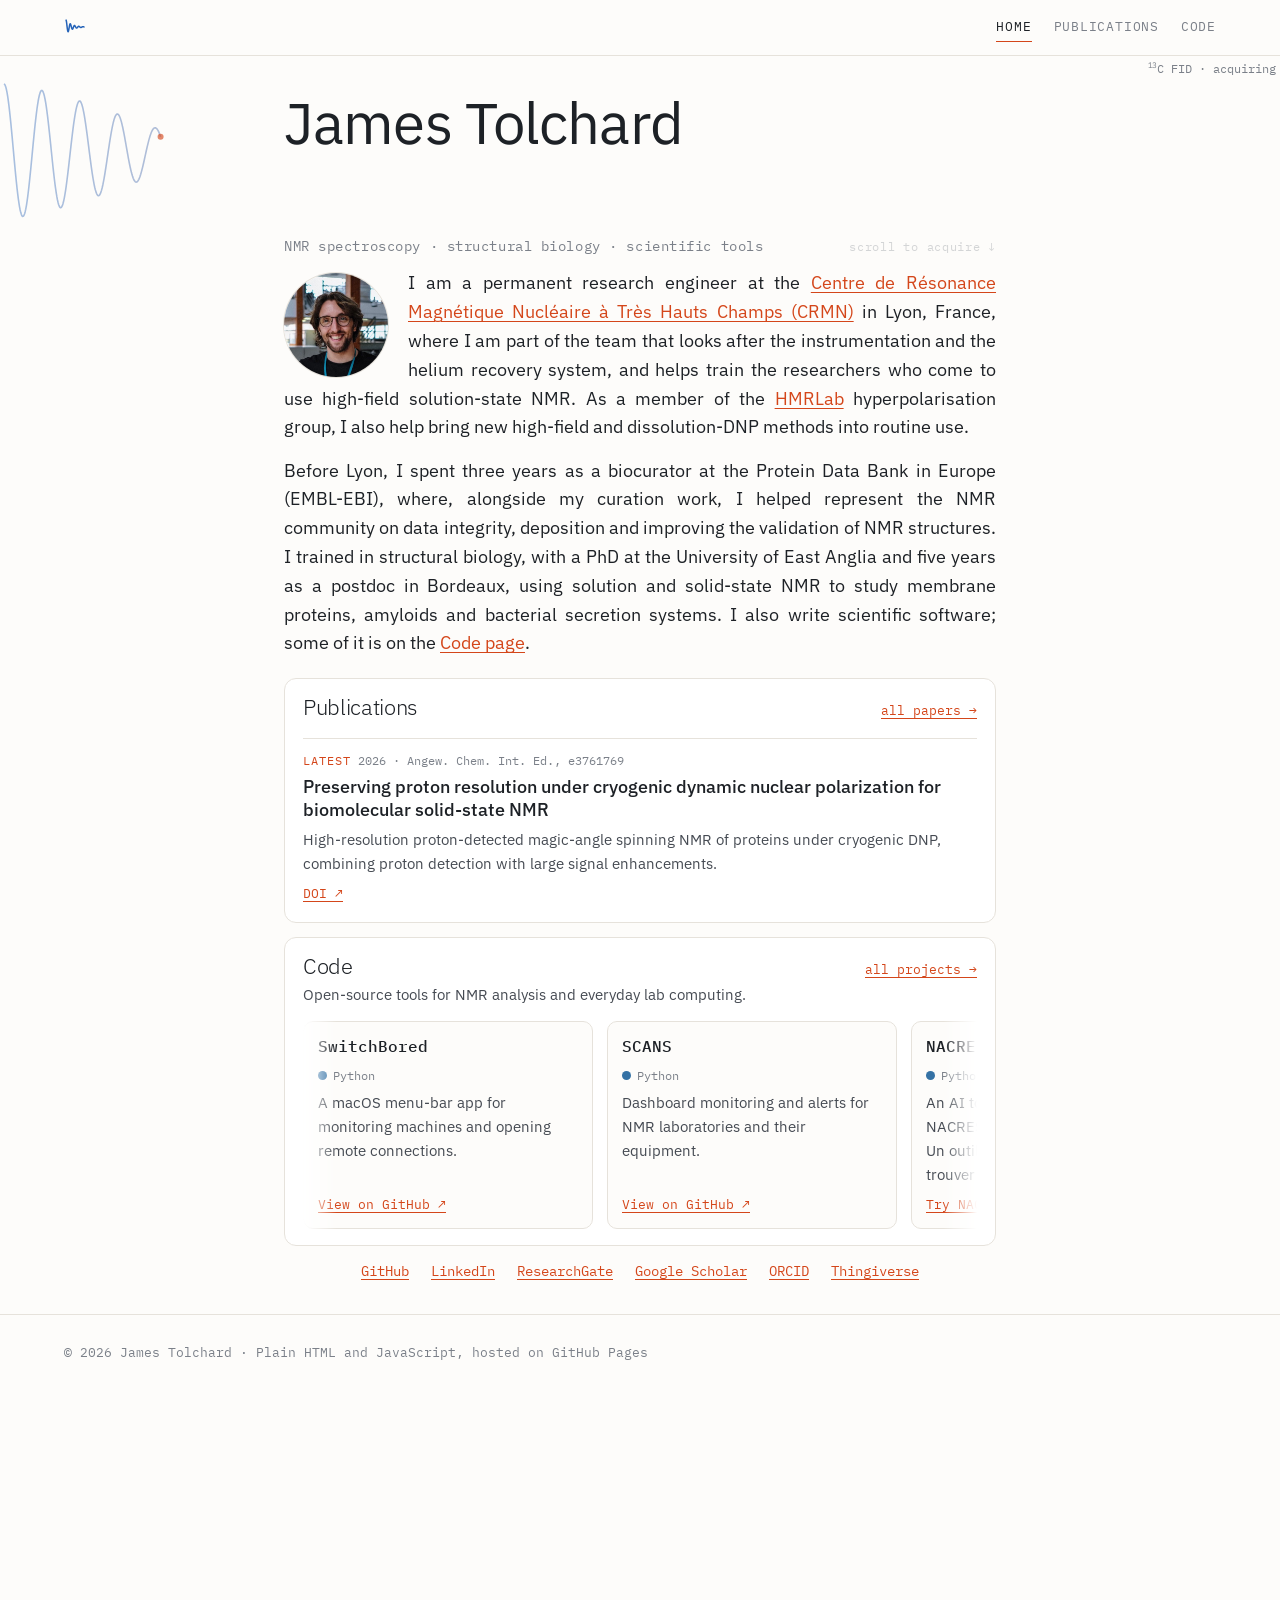
==== commit b7e287d7: "Add portrait sharing image and social preview metadata" ====
--- a/index.html
+++ b/index.html
@@ -5,6 +5,21 @@
   <meta name="viewport" content="width=device-width, initial-scale=1">
   <title>James Tolchard</title>
   <meta name="description" content="James Tolchard: NMR spectroscopy, structural biology and scientific software. Publications, code and projects.">
+  <meta property="og:type" content="website">
+  <meta property="og:site_name" content="James Tolchard">
+  <meta property="og:title" content="James Tolchard">
+  <meta property="og:description" content="James Tolchard: NMR spectroscopy, structural biology and scientific software. Publications, code and projects.">
+  <meta property="og:url" content="https://jtolchard.github.io/">
+  <meta property="og:image" content="https://jtolchard.github.io/assets/sharing-portrait.png">
+  <meta property="og:image:type" content="image/png">
+  <meta property="og:image:width" content="1200">
+  <meta property="og:image:height" content="630">
+  <meta property="og:image:alt" content="Portrait of James Tolchard beside his name, research fields, and an orange NMR spectrum.">
+  <meta name="twitter:card" content="summary_large_image">
+  <meta name="twitter:title" content="James Tolchard">
+  <meta name="twitter:description" content="James Tolchard: NMR spectroscopy, structural biology and scientific software. Publications, code and projects.">
+  <meta name="twitter:image" content="https://jtolchard.github.io/assets/sharing-portrait.png">
+  <meta name="twitter:image:alt" content="Portrait of James Tolchard beside his name, research fields, and an orange NMR spectrum.">
   <link rel="icon" href="assets/favicon.svg" type="image/svg+xml">
   <link rel="apple-touch-icon" sizes="180x180" href="apple-touch-icon.png">
   <link rel="preconnect" href="https://fonts.googleapis.com">
--- a/css/style.css
+++ b/css/style.css
@@ -360,14 +360,20 @@
 @keyframes blink { 50% { opacity: 0; } }
 
 .repo-list { list-style: none; margin: 8px 0 64px; padding: 0; }
-.repo { display: grid; grid-template-columns: 132px minmax(0, 1fr); gap: 22px; padding: 30px 0; border-top: 1px solid var(--rule); }
-.repo-glyph { width: 132px; height: 52px; margin-top: 6px; }
-.repo-name { font-family: var(--mono); font-size: 1.15rem; font-weight: 500; }
+.repo { padding: 30px 20px; border-top: 1px solid var(--rule); }
+.repo:nth-child(even) { background: var(--grid); }
+.repo-heading { display: grid; grid-template-columns: minmax(0, 1fr) clamp(88px, 20%, 132px); grid-template-rows: auto auto; column-gap: 20px; align-items: center; margin-bottom: 12px; }
+.repo-heading .repo-name { grid-column: 1; grid-row: 1; margin: 0; min-width: 0; }
+.repo-heading .repo-meta { grid-column: 1; grid-row: 2; margin: 6px 0 0; }
+.repo-icon { grid-column: 2; grid-row: 1 / 3; width: 100px; max-width: 100%; height: 48px; place-self: center; }
+.repo-image { width: 100%; height: auto; margin: 0; border: 3px solid var(--rule); }
+.repo-name { font-family: var(--mono); font-size: 1.35rem; font-weight: 500; }
 .repo-name a { text-decoration: none; }
-.repo-meta { font-family: var(--mono); font-size: 13px; color: var(--muted); display: flex; flex-wrap: wrap; gap: 4px 16px; margin: 6px 0 10px; }
+.repo-meta { font-family: var(--mono); font-size: 13px; color: var(--ink-soft); display: flex; flex-wrap: wrap; gap: 4px 16px; margin: 6px 0 10px; }
 .repo-live:empty { display: none; }
+.repo-github { font-weight: 700; }
 .lang-dot { display: inline-block; width: 9px; height: 9px; border-radius: 50%; margin-right: 6px; vertical-align: 0; }
-.repo-summary { margin: 0; }
+.repo-summary { margin: 0; font-size: 1.15rem; }
 .repo-context { color: var(--ink-soft); font-size: 16px; margin: 10px 0 0; }
 .repo-tags { display: flex; flex-wrap: wrap; gap: 6px; margin: 12px 0 0; padding: 0; list-style: none; }
 .repo-tags li { font-family: var(--mono); font-size: 12px; color: var(--ink-soft); border: 1px solid var(--rule); border-radius: 999px; padding: 2px 10px; }
@@ -387,8 +393,6 @@
   /* phones: the logo is the way home */
   .nav-home { display: none; }
   .brand .brand-name { display: none; }
-  .repo { grid-template-columns: minmax(0, 1fr); gap: 6px; }
-  .repo-glyph { width: 110px; height: 40px; }
   .page-head { padding-bottom: 24px; }
   :root { --band-h: clamp(110px, 18vh, 160px); }
   .hero .tagline { font-size: 13px; letter-spacing: 0.02em; }
@@ -401,3 +405,17 @@
 @media (prefers-reduced-motion: reduce) {
   *, *::before, *::after { transition: none !important; animation: none !important; }
 }
+
+/* Project actions, screenshots and their accessible enlarged view. */
+.repo-meta { align-items: center; }
+.repo-meta a { display: inline-flex; align-items: center; min-height: 28px; font-weight: 700; }
+.repo-badge { display: inline-flex; align-items: center; min-height: 26px; padding: 0 7px; border: 1px solid var(--rule); border-radius: 4px; }
+.repo-image-button { display: block; width: 100%; margin: 16px 0 0; padding: 0; border: 0; background: transparent; color: var(--ink-soft); text-align: right; cursor: zoom-in; }
+.repo-image-hint { display: inline-block; margin-top: 5px; font: 12px var(--mono); text-decoration: underline; text-underline-offset: 3px; }
+.repo a:focus-visible, .repo button:focus-visible, .repo summary:focus-visible, .repo-preview button:focus-visible { outline: 3px solid var(--fid); outline-offset: 4px; }
+.repo-preview { width: min(1400px, calc(100vw - 32px)); max-width: none; max-height: calc(100dvh - 32px); padding: 16px; border: 1px solid var(--rule); background: var(--bg); color: var(--ink); overflow: auto; }
+.repo-preview::backdrop { background: rgb(0 0 0 / 75%); }
+.repo-preview-head { display: flex; align-items: center; justify-content: space-between; gap: 16px; margin-bottom: 16px; }
+.repo-preview-head h2 { margin: 0; font: 18px var(--mono); }
+.repo-preview-close { min-height: 44px; padding: 8px 14px; background: var(--surface); color: var(--ink); border: 1px solid var(--rule); font: 14px var(--mono); cursor: pointer; }
+.repo-preview-image { width: 100%; height: auto; }
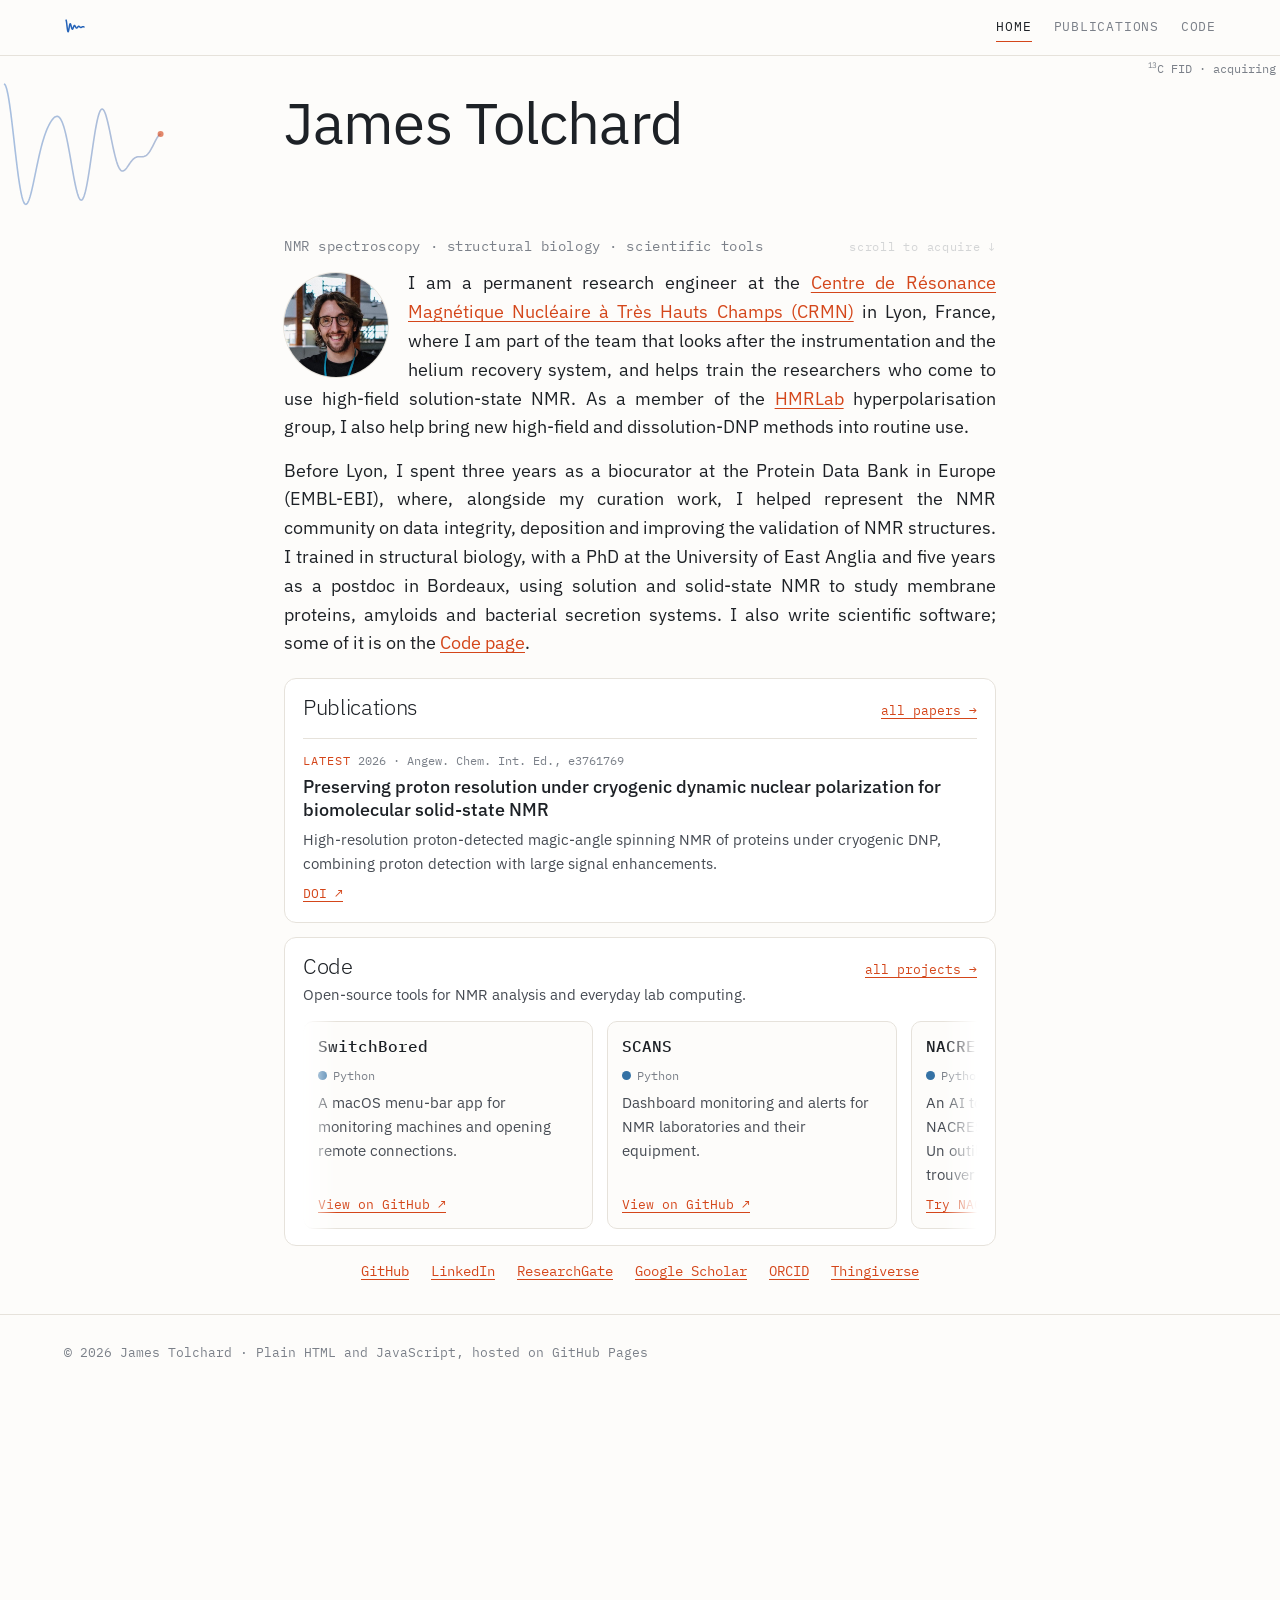
==== commit c566dcd3: "Use square portrait image for compact sharing previews" ====
--- a/index.html
+++ b/index.html
@@ -10,11 +10,11 @@
   <meta property="og:title" content="James Tolchard">
   <meta property="og:description" content="James Tolchard: NMR spectroscopy, structural biology and scientific software. Publications, code and projects.">
   <meta property="og:url" content="https://jtolchard.github.io/">
-  <meta property="og:image" content="https://jtolchard.github.io/assets/sharing-portrait.png">
+  <meta property="og:image" content="https://jtolchard.github.io/assets/sharing-portrait-square.png">
   <meta property="og:image:type" content="image/png">
-  <meta property="og:image:width" content="1200">
-  <meta property="og:image:height" content="630">
-  <meta property="og:image:alt" content="Portrait of James Tolchard beside his name, research fields, and an orange NMR spectrum.">
+  <meta property="og:image:width" content="1000">
+  <meta property="og:image:height" content="1000">
+  <meta property="og:image:alt" content="Portrait of James Tolchard above his name, research fields, and an orange NMR spectrum.">
   <meta name="twitter:card" content="summary_large_image">
   <meta name="twitter:title" content="James Tolchard">
   <meta name="twitter:description" content="James Tolchard: NMR spectroscopy, structural biology and scientific software. Publications, code and projects.">
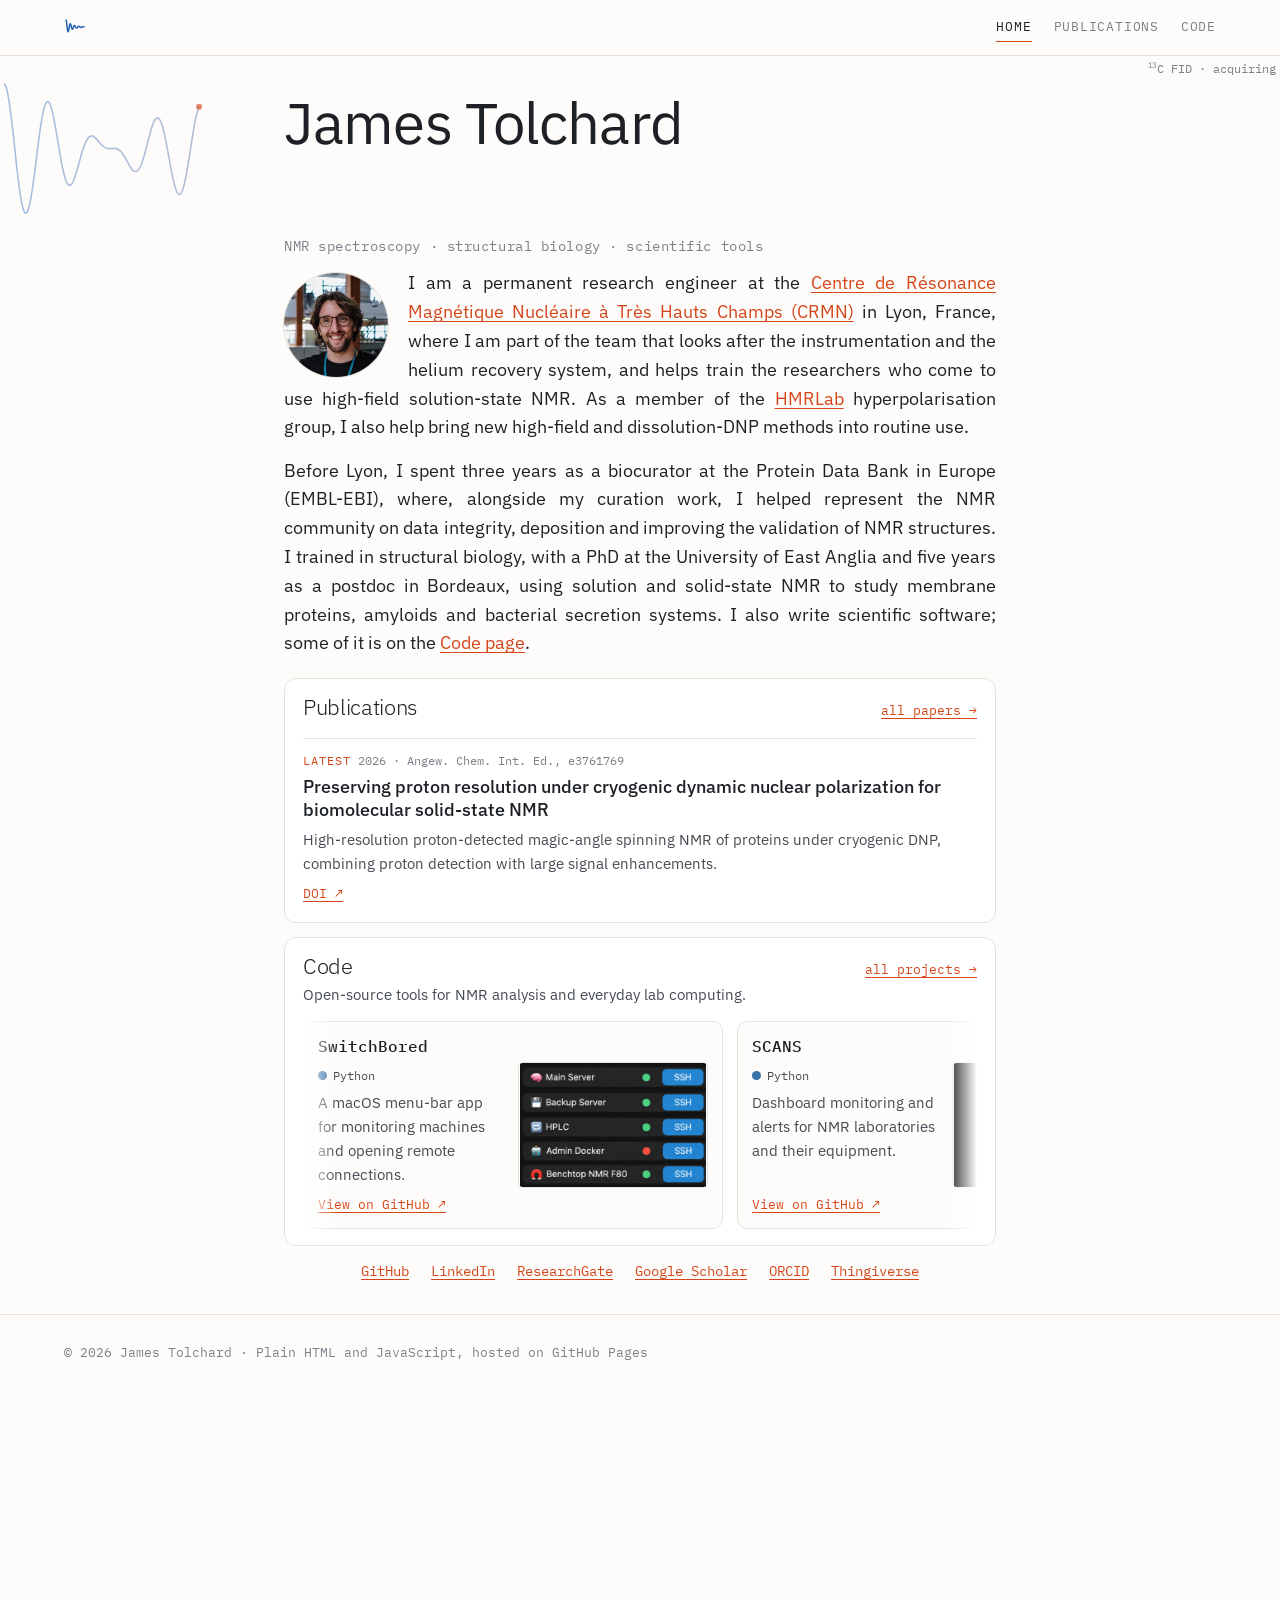
==== commit eb41a6db: "Update shared-link description to scientific tools" ====
--- a/index.html
+++ b/index.html
@@ -4,11 +4,11 @@
   <meta charset="utf-8">
   <meta name="viewport" content="width=device-width, initial-scale=1">
   <title>James Tolchard</title>
-  <meta name="description" content="James Tolchard: NMR spectroscopy, structural biology and scientific software. Publications, code and projects.">
+  <meta name="description" content="James Tolchard: NMR spectroscopy, structural biology and scientific tools. Publications, code and projects.">
   <meta property="og:type" content="website">
   <meta property="og:site_name" content="James Tolchard">
   <meta property="og:title" content="James Tolchard">
-  <meta property="og:description" content="James Tolchard: NMR spectroscopy, structural biology and scientific software. Publications, code and projects.">
+  <meta property="og:description" content="James Tolchard: NMR spectroscopy, structural biology and scientific tools. Publications, code and projects.">
   <meta property="og:url" content="https://jtolchard.github.io/">
   <meta property="og:image" content="https://jtolchard.github.io/assets/sharing-portrait-square.png">
   <meta property="og:image:type" content="image/png">
@@ -17,7 +17,7 @@
   <meta property="og:image:alt" content="Portrait of James Tolchard above his name, research fields, and an orange NMR spectrum.">
   <meta name="twitter:card" content="summary_large_image">
   <meta name="twitter:title" content="James Tolchard">
-  <meta name="twitter:description" content="James Tolchard: NMR spectroscopy, structural biology and scientific software. Publications, code and projects.">
+  <meta name="twitter:description" content="James Tolchard: NMR spectroscopy, structural biology and scientific tools. Publications, code and projects.">
   <meta name="twitter:image" content="https://jtolchard.github.io/assets/sharing-portrait.png">
   <meta name="twitter:image:alt" content="Portrait of James Tolchard beside his name, research fields, and an orange NMR spectrum.">
   <link rel="icon" href="assets/favicon.svg" type="image/svg+xml">
--- a/css/style.css
+++ b/css/style.css
@@ -173,11 +173,16 @@
 .marquee-set { display: flex; gap: 14px; }
 @keyframes marquee { to { transform: translateX(calc(-1 * var(--set-w, 50%))); } }
 .project-card {
-  width: 290px; flex: none; display: flex; flex-direction: column; gap: 6px;
+  width: 420px; flex: none; display: grid; grid-template-columns: minmax(0, 1fr); gap: 16px;
   border: 1px solid var(--rule); border-radius: 10px; padding: 12px 14px; background: var(--bg);
 }
+.project-card-with-image { grid-template-columns: minmax(0, 1fr) 190px; }
+.project-card-copy { display: flex; flex-direction: column; gap: 6px; min-width: 0; }
+.project-thumbnail { display: flex; align-items: center; justify-content: center; align-self: center; width: 100%; aspect-ratio: 3 / 2; min-width: 0; background: var(--surface); border: 1px solid var(--rule); border-radius: 5px; overflow: hidden; }
+.project-thumbnail img { width: 100%; height: 100%; object-fit: contain; }
+.project-card a:focus-visible { outline: 3px solid var(--fid); outline-offset: 3px; }
 .project-card h4 { font-family: var(--mono); font-size: 1rem; font-weight: 500; margin: 0; }
-.project-meta { font-family: var(--mono); font-size: 12px; color: var(--muted); margin: 0; }
+.project-meta { font-family: var(--mono); font-size: 12px; color: var(--ink-soft); margin: 0; }
 .panel .project-text { font-size: 15px; color: var(--ink-soft); margin: 0; }
 .project-link { font-family: var(--mono); font-size: 13px; margin-top: auto; padding-top: 2px; }
 /* reduced motion: no drifting, just a row you can scroll sideways */
@@ -216,6 +221,7 @@
 /* ---------- Publications ---------- */
 
 .pubs { max-width: 1040px; }
+.code-page { max-width: 1040px; }
 /* the subtitle spans the map and panel, so it sits on one line on laptops,
    with the same space below it as above (20px, with the map's own margin) */
 .pubs .page-head { padding-bottom: 12px; }
@@ -359,14 +365,15 @@
 .terminal .cursor { display: inline-block; width: 0.6em; height: 1.1em; background: var(--ink-soft); vertical-align: -0.18em; margin-left: 2px; animation: blink 1.1s steps(1) infinite; }
 @keyframes blink { 50% { opacity: 0; } }
 
-.repo-list { list-style: none; margin: 8px 0 64px; padding: 0; }
-.repo { padding: 30px 20px; border-top: 1px solid var(--rule); }
+.repo-list { display: grid; grid-template-columns: repeat(2, minmax(0, 1fr)); gap: 24px; list-style: none; margin: 8px 0 64px; padding: 0; }
+.repo { min-width: 0; padding: 24px 20px; border: 1px solid var(--rule); }
 .repo:nth-child(even) { background: var(--grid); }
-.repo-heading { display: grid; grid-template-columns: minmax(0, 1fr) clamp(88px, 20%, 132px); grid-template-rows: auto auto; column-gap: 20px; align-items: center; margin-bottom: 12px; }
+.repo-heading { display: grid; grid-template-columns: minmax(0, 1fr) 76px; grid-template-rows: auto auto; column-gap: 12px; align-items: center; margin-bottom: 12px; }
 .repo-heading .repo-name { grid-column: 1; grid-row: 1; margin: 0; min-width: 0; }
 .repo-heading .repo-meta { grid-column: 1; grid-row: 2; margin: 6px 0 0; }
-.repo-icon { grid-column: 2; grid-row: 1 / 3; width: 100px; max-width: 100%; height: 48px; place-self: center; }
-.repo-image { width: 100%; height: auto; margin: 0; border: 3px solid var(--rule); }
+.repo-icon { grid-column: 2; grid-row: 1 / 3; width: 76px; max-width: 100%; height: 40px; place-self: center; }
+.repo-image { width: 100%; height: auto; margin: 16px 0 0; border: 3px solid var(--rule); }
+.repo-image-purple { border: 8px solid transparent; background: linear-gradient(120deg, #5368ef, #783fb7) border-box; }
 .repo-name { font-family: var(--mono); font-size: 1.35rem; font-weight: 500; }
 .repo-name a { text-decoration: none; }
 .repo-meta { font-family: var(--mono); font-size: 13px; color: var(--ink-soft); display: flex; flex-wrap: wrap; gap: 4px 16px; margin: 6px 0 10px; }
@@ -377,6 +384,10 @@
 .repo-context { color: var(--ink-soft); font-size: 16px; margin: 10px 0 0; }
 .repo-tags { display: flex; flex-wrap: wrap; gap: 6px; margin: 12px 0 0; padding: 0; list-style: none; }
 .repo-tags li { font-family: var(--mono); font-size: 12px; color: var(--ink-soft); border: 1px solid var(--rule); border-radius: 999px; padding: 2px 10px; }
+
+@media (max-width: 800px) {
+  .repo-list { grid-template-columns: minmax(0, 1fr); gap: 20px; }
+}
 
 /* ---------- Footer ---------- */
 
@@ -399,23 +410,15 @@
   .about-photo { width: 76px; height: 76px; margin: 3px 14px 4px 0; }
   /* narrow lines beside the photo justify badly: keep hyphenation, drop justify */
   .hero .hero-intro p { text-align: left; }
-  .project-card { width: 240px; }
+  .project-card { width: min(360px, calc(100vw - 90px)); grid-template-columns: minmax(0, 1fr); }
 }
 
 @media (prefers-reduced-motion: reduce) {
   *, *::before, *::after { transition: none !important; animation: none !important; }
 }
 
-/* Project actions, screenshots and their accessible enlarged view. */
+/* Project metadata and keyboard focus. */
 .repo-meta { align-items: center; }
 .repo-meta a { display: inline-flex; align-items: center; min-height: 28px; font-weight: 700; }
 .repo-badge { display: inline-flex; align-items: center; min-height: 26px; padding: 0 7px; border: 1px solid var(--rule); border-radius: 4px; }
-.repo-image-button { display: block; width: 100%; margin: 16px 0 0; padding: 0; border: 0; background: transparent; color: var(--ink-soft); text-align: right; cursor: zoom-in; }
-.repo-image-hint { display: inline-block; margin-top: 5px; font: 12px var(--mono); text-decoration: underline; text-underline-offset: 3px; }
-.repo a:focus-visible, .repo button:focus-visible, .repo summary:focus-visible, .repo-preview button:focus-visible { outline: 3px solid var(--fid); outline-offset: 4px; }
-.repo-preview { width: min(1400px, calc(100vw - 32px)); max-width: none; max-height: calc(100dvh - 32px); padding: 16px; border: 1px solid var(--rule); background: var(--bg); color: var(--ink); overflow: auto; }
-.repo-preview::backdrop { background: rgb(0 0 0 / 75%); }
-.repo-preview-head { display: flex; align-items: center; justify-content: space-between; gap: 16px; margin-bottom: 16px; }
-.repo-preview-head h2 { margin: 0; font: 18px var(--mono); }
-.repo-preview-close { min-height: 44px; padding: 8px 14px; background: var(--surface); color: var(--ink); border: 1px solid var(--rule); font: 14px var(--mono); cursor: pointer; }
-.repo-preview-image { width: 100%; height: auto; }
+.repo a:focus-visible, .repo button:focus-visible, .repo summary:focus-visible { outline: 3px solid var(--fid); outline-offset: 4px; }
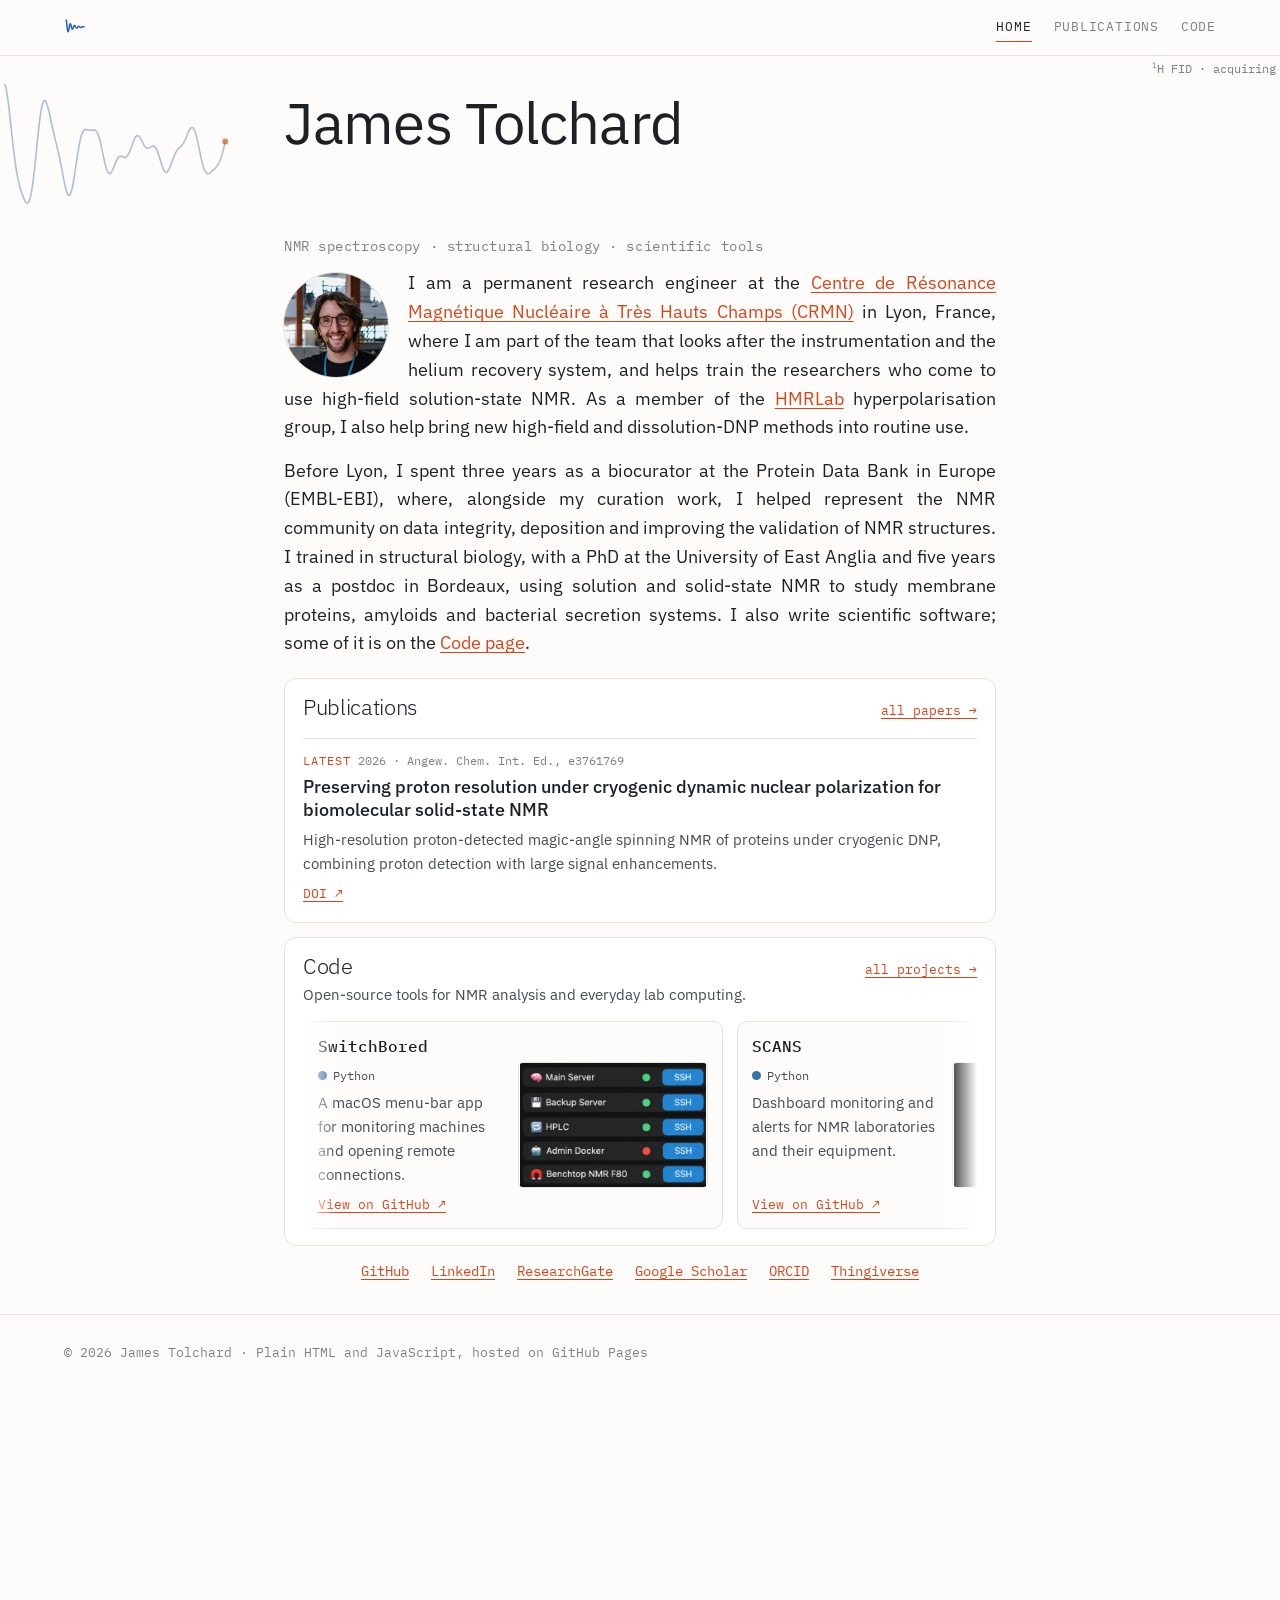
==== commit 812a13be: "Add Google Search Console verification tags" ====
--- a/index.html
+++ b/index.html
@@ -1,6 +1,7 @@
 <!doctype html>
 <html lang="en">
 <head>
+  <meta name="google-site-verification" content="A4g1G9IkD0KSnvuTnu5ZgFQvS5XtmxZJOG3TPkQr808" />
   <meta charset="utf-8">
   <meta name="viewport" content="width=device-width, initial-scale=1">
   <title>James Tolchard</title>
